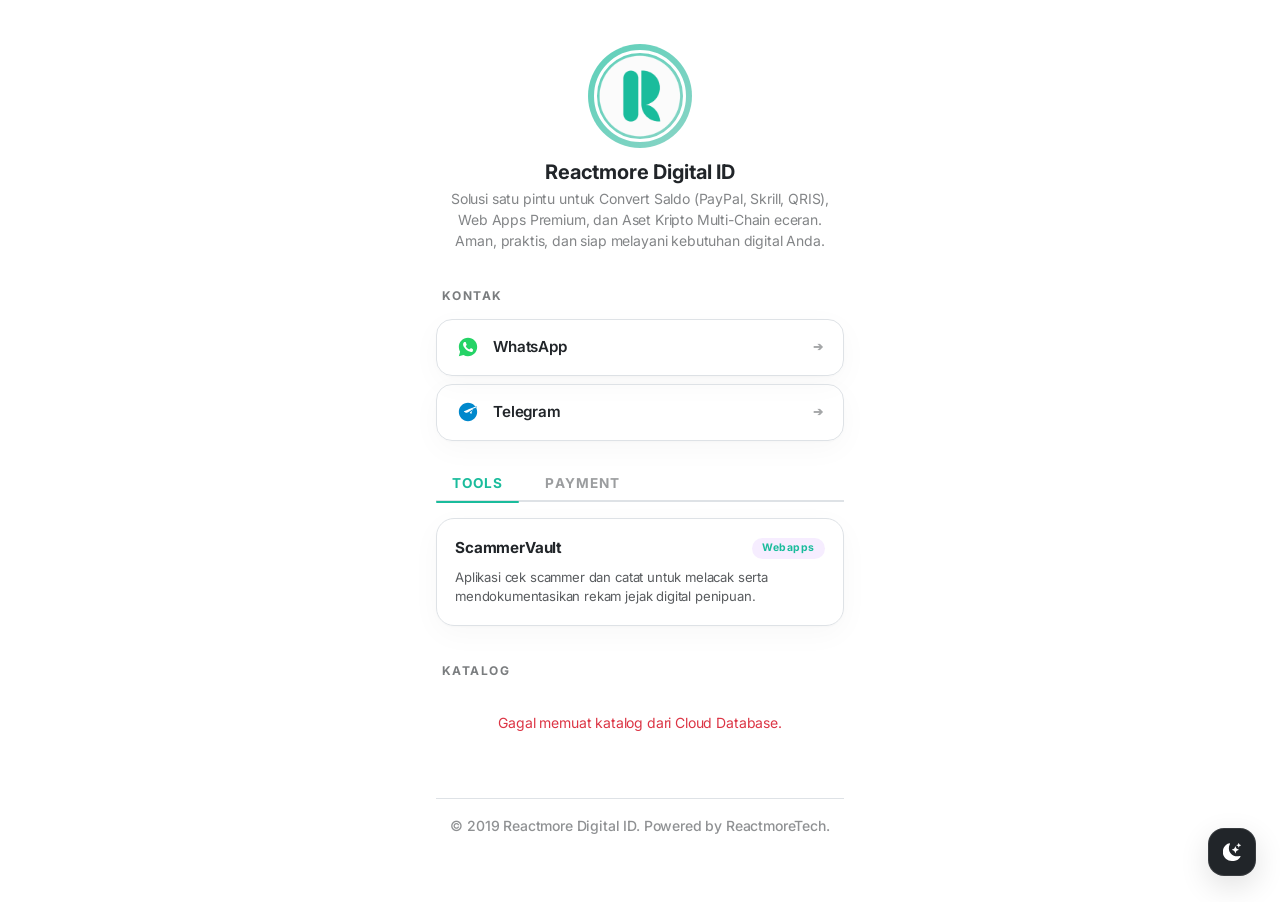
==== index.html @ b81bd4e1 "Enhance ScammerVault functionality with new report submission form and Google Drive integration; upd" ====
<!DOCTYPE html>
<html lang="id" data-bs-theme="light">

<head>
  <meta charset="UTF-8">
  <meta name="viewport" content="width=device-width, initial-scale=1.0">
  <title>Reactmore Digital ID | HOME</title>

  <link href="https://cdn.jsdelivr.net/npm/bootstrap@5.3.3/dist/css/bootstrap.min.css" rel="stylesheet">
  <link href="https://fonts.googleapis.com/css2?family=Inter:wght@400;500;600;700&display=swap" rel="stylesheet">
  <link href="assets/css/app.css?v=1.0.2" rel="stylesheet">
</head>

<body>
  <div id="fb-root"></div>
  <script async defer crossorigin="anonymous" src="https://connect.facebook.net/id_ID/sdk.js#xfbml=1&version=v17.0"></script>

  <div class="theme-switch-btn btn btn-dark" id="themeToggler">
    <svg id="themeIcon" xmlns="http://www.w3.org/2000/svg" width="18" height="18" fill="currentColor" viewBox="0 0 16 16"></svg>
  </div>

  <div class="wrapper-container">

    <div class="text-center mb-4">
      <div class="profile-img-wrapper" id="brandProfileTrigger" style="cursor: pointer;">
        <img src="assets/images/profile.png" alt="Profil Anda" class="profile-img rounded-circle">
      </div>
      <h1 class="h5 fw-bold mb-1 text-gradient">Reactmore Digital ID</h1>
      <p class="small text-muted px-2 opacity-75">Solusi satu pintu untuk Convert Saldo (PayPal, Skrill, QRIS), Web Apps Premium, dan Aset Kripto Multi-Chain eceran. Aman, praktis, dan siap melayani kebutuhan digital Anda.</p>
    </div>

    <div class="section-title">Kontak</div>
    <div class="d-flex flex-column gap-2 mb-4">
      <a href="https://wa.me/6285155092922" class="link-card" target="_blank">
        <svg viewBox="0 0 24 24" fill="none" xmlns="http://www.w3.org/2000/svg">
          <path fill-rule="evenodd" clip-rule="evenodd" d="M12.004 2C6.48 2 2 6.48 2 12.004c0 1.848.502 3.578 1.378 5.067L2 22l5.093-1.336A9.957 9.957 0 0012.004 22c5.523 0 10.004-4.48 10.004-10.004C22.008 6.48 17.527 2 12.004 2zm5.727 14.126c-.244.69-1.218 1.253-1.688 1.294-.47.04-1.054.195-3.32-.743-2.903-1.2-4.733-4.14-4.88-4.333-.146-.193-1.185-1.574-1.185-3.003 0-1.43.748-2.133 1.014-2.413.267-.28.583-.348.777-.348.195 0 .388.003.557.01.176.008.412-.066.643.491.24.577.818 1.996.889 2.14.07.145.118.313.02.507-.097.193-.146.313-.292.483-.145.17-.306.38-.437.51-.146.146-.3.305-.129.598.17.292.757 1.246 1.624 2.016.945.839 1.743 1.096 1.987 1.218.243.122.388.102.533-.066.145-.17.625-.727.794-.975.17-.247.339-.207.57-.122.23.085 1.464.69 1.714.815.25.125.417.186.478.292.06.105.06.61-.184 1.301z" fill="#25D366" />
        </svg>
        <span class="flex-grow-1">WhatsApp</span>
        <span class="arrow-icon">➔</span>
      </a>

      <a href="https://t.me/RDigitalStore" class="link-card" target="_blank">
        <svg viewBox="0 0 24 24" fill="none" xmlns="http://www.w3.org/2000/blank">
          <path fill-rule="evenodd" clip-rule="evenodd" d="M12 2C6.48 2 2 6.48 2 12s4.48 10 10 10 10-4.48 10-10S17.52 2 12 2zm4.64 6.8c-.12.82-.53 3.32-.74 4.46-.09.48-.27.64-.44.66-.37.03-.65-.25-.95-.45-.48-.31-.75-.5-.12-1.15.35-.35 3.12-2.87 3.18-3.13.01-.03.01-.15-.06-.21-.07-.06-.17-.04-.25-.02-.11.02-1.83 1.16-5.16 3.42-.49.34-.93.5-1.33.49-.44-.01-1.29-.25-1.92-.45-.77-.25-1.39-.39-1.34-.83.03-.23.35-.46.97-.71 3.8-1.65 6.34-2.74 7.61-3.26 3.61-1.48 4.36-1.74 4.85-1.75.11 0 .35.03.5.16.13.11.17.26.18.37 0 .08.01.24 0 .38z" fill="#0088cc" />
        </svg>
        <span class="flex-grow-1">Telegram</span>
        <span class="arrow-icon">➔</span>
      </a>
    </div>

    <div class="mt-4 mb-4">
      <ul class="nav nav-tabs custom-tabs mb-3" id="mainTab" role="tablist">
        <li class="nav-item" role="presentation">
          <button class="nav-link active" id="tools-tab" data-bs-toggle="tab" data-bs-target="#tools-pane" type="button" role="tab" aria-controls="tools-pane" aria-selected="true">Tools</button>
        </li>
        <li class="nav-item" role="presentation">
          <button class="nav-link" id="payment-tab" data-bs-toggle="tab" data-bs-target="#payment-pane" type="button" role="tab" aria-controls="payment-pane" aria-selected="false">Payment</button>
        </li>
      </ul>

      <div class="tab-content" id="mainTabContent">
        <div class="tab-pane fade show active" id="tools-pane" role="tabpanel" aria-labelledby="tools-tab" tabindex="0">
          <a href="https://moreid.github.io/scammervault/" class="webapp-card" target="_blank">
            <div class="d-flex justify-content-between align-items-center mb-2">
              <div class="fw-bold" style="font-size: 0.95rem; letter-spacing: -0.01em;">ScammerVault</div>
              <span class="badge webapp-badge rounded-pill">Webapps</span>
            </div>
            <div class="small opacity-75" style="line-height: 1.5; font-size: 0.82rem;">Aplikasi cek scammer dan catat untuk melacak serta mendokumentasikan rekam jejak digital penipuan.</div>
          </a>
        </div>

        <div class="tab-pane fade" id="payment-pane" role="tabpanel" aria-labelledby="payment-tab" tabindex="0">
          <div class="payment-box p-3">
            <div class="payment-subheader">Transfer Bank</div>
            <div class="bank-account-item d-flex justify-content-between align-items-center mb-3">
              <div>
                <span class="badge bg-secondary style-bank-badge">SEA BANK</span>
                <div class="small fw-bold mt-1" id="seabank_account">901324543940</div>
                <div class="text-muted text-holder">a.n. Andry Setyoso</div>
              </div>
              <button class="btn btn-sm btn-light copy-btn js-btn-copy-bank" data-copy-target="seabank_account">Copy</button>
            </div>

            <div class="bank-account-item d-flex justify-content-between align-items-center mb-1">
              <div>
                <span class="badge bg-secondary style-bank-badge">ALLO BANK</span>
                <div class="small fw-bold mt-1" id="allobank_account">085155092922</div>
                <div class="text-muted text-holder">a.n. Andry Setyoso</div>
              </div>
              <button class="btn btn-sm btn-light copy-btn js-btn-copy-bank" data-copy-target="allobank_account">Copy</button>
            </div>

            <hr class="opacity-10 my-3">
            <div class="payment-subheader">QRIS (Scan & Copy)</div>

            <div class="bank-account-item d-flex justify-content-between align-items-center mb-3">
              <div>
                <div class="small fw-bold">QRIS | Morepay Store</div>
                <div class="text-muted text-holder">Maksimal Transfer 999.999 (Bebas Biaya MDR)</div>
              </div>
              <div class="d-flex gap-1">
                <button class="btn btn-sm btn-light copy-btn js-btn-view-qris" data-bs-toggle="modal" data-bs-target="#dynamicQrisModal" data-qris-title="QRIS | Morepay Store" data-qris-src="assets/images/payments/QRIS_MOREPAY_STORE.png" data-qris-desc="Maksimal Transfer 999.999 (Bebas Biaya MDR)">View</button>
                <button class="btn btn-sm btn-light copy-btn js-btn-copy-qris" data-qris-src="assets/images/payments/QRIS_MOREPAY_STORE.png">Copy</button>
              </div>
            </div>

            <div class="bank-account-item d-flex justify-content-between align-items-center mb-3">
              <div>
                <div class="small fw-bold">QRIS | Reactmore Digital Corner</div>
                <div class="text-muted text-holder">Maksimal Transfer 499.999 (Bebas Biaya MDR)</div>
              </div>
              <div class="d-flex gap-1">
                <button class="btn btn-sm btn-light copy-btn js-btn-view-qris" data-bs-toggle="modal" data-bs-target="#dynamicQrisModal" data-qris-title="QRIS | Reactmore Digital Corner" data-qris-src="assets/images/payments/QRIS_DIGITAL_CORNER.png" data-qris-desc="Maksimal Transfer 499.999 (Bebas Biaya MDR)">View</button>
                <button class="btn btn-sm btn-light copy-btn js-btn-copy-qris" data-qris-src="assets/images/payments/QRIS_DIGITAL_CORNER.png">Copy</button>
              </div>
            </div>

            <div class="bank-account-item d-flex justify-content-between align-items-center">
              <div>
                <div class="small fw-bold">QRIS | DANA ONLY</div>
                <div class="text-muted text-holder">Khusus DANA / DANA Non-Premium / BCA</div>
              </div>
              <div class="d-flex gap-1">
                <button class="btn btn-sm btn-light copy-btn js-btn-view-qris" data-bs-toggle="modal" data-bs-target="#dynamicQrisModal" data-qris-title="QRIS | DANA ONLY" data-qris-src="assets/images/payments/QRIS_REACTMORE_DIGITAL_STORE.png" data-qris-desc="Khusus DANA / DANA Non-Premium / BCA">View</button>
                <button class="btn btn-sm btn-light copy-btn js-btn-copy-qris" data-qris-src="assets/images/payments/QRIS_REACTMORE_DIGITAL_STORE.png">Copy</button>
              </div>
            </div>
          </div>
        </div>
      </div>
    </div>

    <div class="section-title">Katalog</div>
    <div class="row g-2 mb-4" id="catalogContainer">
      <div class="col-12 text-center py-4">
        <div class="spinner-border text-success spinner-border-sm" role="status"></div>
        <span class="small text-muted ms-2">Memuat katalog...</span>
      </div>
    </div>

    <footer class="text-center mt-5 py-3 border-top border-translucent">
      <div class="small opacity-50 fw-medium" id="footerCopyrightText">
        © 2019 Reactmore Digital ID. Powered by ReactmoreTech.
      </div>

      <div id="adminPanelContainer" class="mt-2 d-none">
        <span class="badge bg-danger">Panel Admin Aktif</span>
      </div>

      <div id="logoutContainer" class="mt-2 d-none">
        <button class="btn btn-xs btn-link text-danger text-decoration-none p-0 fw-bold" style="font-size: 0.78rem;" id="logoutBtn">
          ➔ Keluar Sistem (Logout)
        </button>
      </div>
    </footer>

  </div>

  <div class="modal fade" id="dynamicQrisModal" tabindex="-1" aria-hidden="true">
    <div class="modal-dialog modal-dialog-centered modal-sm px-4">
      <div class="modal-content border-0 shadow">
        <div class="modal-header border-0 pb-0">
          <h6 class="modal-title fw-bold" id="dynamicModalTitle">---</h6>
          <button type="button" class="btn-close" data-bs-dismiss="modal" aria-label="Close"></button>
        </div>
        <div class="modal-body text-center">
          <img src="" alt="QRIS" id="dynamicModalImg" class="img-fluid rounded-3 border d-none">
          <div id="modalLoader" class="spinner-border text-success my-3" role="status"></div>
          <div class="small text-muted mt-2" id="dynamicModalDesc">---</div>
        </div>
      </div>
    </div>
  </div>

  <div class="modal fade" id="orderFormModal" tabindex="-1" aria-hidden="true">
    <div class="modal-dialog modal-dialog-centered modal-sm px-4">
      <div class="modal-content border-0 shadow">
        <div class="modal-header border-0 pb-0">
          <h6 class="modal-title fw-bold">Form Pemesanan</h6>
          <button type="button" class="btn-close" data-bs-dismiss="modal" aria-label="Close"></button>
        </div>
        <div class="modal-body">
          <form id="dynamicOrderForm">
            <div class="mb-3">
              <label class="form-label small fw-bold">Item Pembelian</label>
              <select class="form-select form-select-sm" id="formProductSelect" required></select>
            </div>
            <div id="dynamicFieldsContainer"></div>
            <button type="submit" class="btn cta-button w-100 mt-2">ORDER</button>
          </form>
        </div>
      </div>
    </div>
  </div>

  <div class="modal fade" id="authModal" tabindex="-1" aria-hidden="true">
    <div class="modal-dialog modal-dialog-centered modal-sm px-3">
      <div class="modal-content border-0 shadow-lg" style="border-radius: 20px;">
        <div class="modal-body p-4">

          <div class="text-center mb-3">
            <h5 class="fw-bold text-gradient mb-1" id="authModalTitle">Internal Log</h5>
            <p class="small text-muted mb-0" id="authModalSub">Otentikasi khusus manajemen sistem</p>
          </div>

          <form id="loginForm">
            <div class="mb-2">
              <input type="email" class="form-control form-control-sm rounded-3" id="loginEmail" placeholder="Email Terdaftar" required>
            </div>
            <div class="mb-3">
              <input type="password" class="form-control form-control-sm rounded-3" id="loginPassword" placeholder="Sandi Akses" required>
            </div>
            <button type="submit" class="btn cta-button w-100 btn-sm rounded-3">MASUK</button>
            <div class="text-center mt-3">
              <span class="small text-muted">Butuh akses? <a href="#" id="switchToRegister" class="text-success fw-bold text-decoration-none">Daftar Akun</a></span>
            </div>
          </form>

          <form id="registerForm" class="d-none">
            <div class="mb-2">
              <input type="text" class="form-control form-control-sm rounded-3" id="regUsername" placeholder="Username Baru" required>
            </div>
            <div class="mb-2">
              <input type="email" class="form-control form-control-sm rounded-3" id="regEmail" placeholder="Email Aktif" required>
            </div>
            <div class="mb-3">
              <input type="password" class="form-control form-control-sm rounded-3" id="regPassword" placeholder="Password Baru" required>
            </div>
            <button type="submit" class="btn btn-success w-100 btn-sm rounded-3" style="background-color: #1abc9c; border:none;">DAFTAR</button>
            <div class="text-center mt-3">
              <span class="small text-muted">Sudah ada akun? <a href="#" id="switchToLogin" class="text-success fw-bold text-decoration-none">Kembali Login</a></span>
            </div>
          </form>

        </div>
      </div>
    </div>
  </div>

  <script src="https://cdn.jsdelivr.net/npm/bootstrap@5.3.3/dist/js/bootstrap.bundle.min.js"></script>
  <script src="assets/js/app.js?v=1.1.1"></script>
</body>

</html>
---- assets/css/app.css ----
/* --- CUSTOM VARIABLE & RESET --- */
:root {
    --glass-blur: 8px;
    --transition-speed: 0.25s;

    /* Light Elegant Theme (Soft Glassy Look) */
    --profile-glow: rgba(99, 102, 241, 0.15);
    --card-shadow: 0 8px 30px rgba(0, 0, 0, 0.03), 0 1px 2px rgba(0, 0, 0, 0.02);
    --card-shadow-hover: 0 14px 40px rgba(99, 102, 241, 0.08);
}

[data-bs-theme="dark"] {
    /* Dark Premium Theme (Deep Slate Tech) */
    --profile-glow: rgba(129, 140, 248, 0.2);
    --card-shadow: 0 8px 30px rgba(0, 0, 0, 0.25), 0 1px 2px rgba(0, 0, 0, 0.2);
    --card-shadow-hover: 0 14px 40px rgba(129, 140, 248, 0.12);
}

body {
    font-family: 'Inter', sans-serif;
    background-color: var(--bs-body-bg);
    color: var(--bs-body-color);
    transition: background-color 0.4s ease, color 0.4s ease;
    -webkit-tap-highlight-color: transparent;
    letter-spacing: -0.01em;
}

/* Container Wrapper */
.wrapper-container {
    width: 100%;
    max-width: 440px;
    /* Sedikit diperkecil agar visual mobile lebih padat & elegan */
    margin: 0 auto;
    padding: 50px 16px;
}

/* Profile Section */
.profile-img-wrapper {
    position: relative;
    display: inline-block;
    margin-bottom: 18px;
}

.profile-img-wrapper::after {
    content: '';
    position: absolute;
    inset: -6px;
    border-radius: 50%;
    background: linear-gradient(135deg, #1abc9c, #56c2ad);
    z-index: -1;
    opacity: 0.7;
}

.profile-img {
    width: 92px;
    height: 92px;
    object-fit: cover;
    border: 3px solid var(--bs-body-bg);
}

/* Section Title */
.section-title {
    font-size: 0.75rem;
    text-transform: uppercase;
    letter-spacing: 0.12em;
    color: var(--bs-secondary-color);
    margin: 36px 0 14px 6px;
    font-weight: 700;
    opacity: 0.8;
}

/* --- ELEGAN LINK CARD (KONTAK) --- */
.link-card {
    display: flex;
    align-items: center;
    padding: 16px 20px;
    border-radius: 16px;
    text-decoration: none;
    color: var(--bs-body-color);
    font-weight: 600;
    font-size: 0.95rem;
    border: 1px solid var(--bs-border-color);
    background-color: var(--bs-body-tertiary-bg);
    box-shadow: var(--card-shadow);
    transition: all var(--transition-speed) cubic-bezier(0.4, 0, 0.2, 1);
}

.link-card:hover {
    transform: translateY(-3px);
    background-color: var(--bs-body-bg);
    border-color: #1abc9c;
    box-shadow: var(--card-shadow-hover);
    color: var(--bs-body-color);
}

.link-card svg {
    width: 22px;
    height: 22px;
    margin-right: 14px;
    flex-shrink: 0;
}

.link-card .arrow-icon {
    font-size: 0.75rem;
    transition: transform var(--transition-speed);
    opacity: 0.4;
}

.link-card:hover .arrow-icon {
    transform: translateX(3px);
    opacity: 1;
    color: #1abc9c;
}

/* --- ELEGAN PRODUCT GRID (2 KOLOM) --- */
.product-card {
    border-radius: 18px;
    border: 1px solid var(--bs-border-color);
    background-color: var(--bs-body-tertiary-bg);
    overflow: hidden;
    display: flex;
    flex-direction: column;
    height: 100%;
    box-shadow: var(--card-shadow);
    transition: all var(--transition-speed) cubic-bezier(0.4, 0, 0.2, 1);
}

.product-card:hover {
    transform: translateY(-4px);
    border-color: var(--bs-border-color-translucent);
    box-shadow: var(--card-shadow-hover);
}

.product-img {
    width: 100%;
    height: 125px;
    object-fit: cover;
    transition: transform 0.5s ease;
}

.product-card:hover .product-img {
    transform: scale(1.04);
}

.product-title {
    font-size: 0.85rem;
    font-weight: 600;
    line-height: 1.4;
    color: var(--bs-heading-color);
    display: -webkit-box;
    -webkit-line-clamp: 2;
    -webkit-box-orient: vertical;
    overflow: hidden;
    height: 2.8em;
}

.product-price {
    font-size: 0.95rem;
    font-weight: 700;
    background: linear-gradient(135deg, #1abc9c, #56c2ad);
    -webkit-background-clip: text;
    -webkit-text-fill-color: transparent;
}

.cta-button {
    font-size: 0.75rem;
    font-weight: 600;
    padding: 10px;
    border-radius: 12px;
    border: none;
    background: var(--bs-text-color);
    color: var(--bs-btn-active-color);
    transition: background 0.2s;
}

.cta-button:hover {
    background: #1abc9c;
    color: #ffffff;
}

/* --- ELEGAN WEBAPPS CARD --- */
.webapp-card {
    background-color: var(--bs-body-tertiary-bg);
    border-radius: 18px;
    border: 1px solid var(--bs-border-color);
    padding: 18px;
    text-decoration: none;
    color: var(--bs-body-color);
    display: block;
    box-shadow: var(--card-shadow);
    transition: all var(--transition-speed) cubic-bezier(0.4, 0, 0.2, 1);
}

.webapp-card:hover {
    transform: translateY(-3px);
    border-color: #1abc9c;
    box-shadow: var(--card-shadow-hover);
    color: var(--bs-body-color);
}

.webapp-badge {
    font-size: 0.65rem;
    font-weight: 700;
    letter-spacing: 0.05em;
    padding: 5px 10px;
    background: rgba(168, 85, 247, 0.1) !important;
    color: #1abc9c !important;
}

/* --- FLOATING THEME SWITCHER --- */
.theme-switch-btn {
    position: fixed;
    bottom: 24px;
    right: 24px;
    z-index: 1050;
    width: 48px;
    height: 48px;
    border-radius: 16px;
    /* Desain kotak melengkung (squircle) modern */
    display: flex;
    align-items: center;
    justify-content: center;
    box-shadow: 0 10px 30px rgba(0, 0, 0, 0.12);
    backdrop-filter: blur(var(--glass-blur));
    -webkit-backdrop-filter: blur(var(--glass-blur));
    border: 1px solid rgba(255, 255, 255, 0.1);
    cursor: pointer;
    transition: transform 0.2s ease, background-color 0.3s;
}

.theme-switch-btn:hover {
    transform: scale(1.08);
}

/* --- AMAN & CLEAN PAYMENT COMPONENT --- */
.payment-box {
    background-color: var(--bs-body-tertiary-bg) !important;
    border: 1px solid var(--bs-border-color) !important;
    border-radius: 18px;
    box-shadow: var(--card-shadow);
}

.payment-badge {
    background: var(--bs-body-bg);
    border: 1px solid var(--bs-border-color);
    color: var(--bs-body-color);
    font-size: 0.75rem;
    font-weight: 600;
    padding: 8px;
    border-radius: 10px;
    transition: all var(--transition-speed);
}

.payment-badge:hover {
    border-color: #1abc9c;
    color: #1abc9c;
    background: var(--bs-body-bg);
}

/* --- CUSTOM TAB SYSTEM (CLEAN & MODERN) --- */
.custom-tabs {
    border-bottom: 2px solid var(--bs-border-color);
    gap: 10px;
}

.custom-tabs .nav-link {
    border: none !important;
    color: var(--bs-secondary-color);
    font-weight: 700;
    font-size: 0.85rem;
    text-transform: uppercase;
    letter-spacing: 0.08em;
    padding: 8px 16px;
    background: transparent !important;
    opacity: 0.6;
    transition: opacity var(--transition-speed), color var(--transition-speed);
}

.custom-tabs .nav-link:hover {
    opacity: 1;
    color: #1abc9c;
}

.custom-tabs .nav-link.active {
    color: #1abc9c !important;
    opacity: 1;
    position: relative;
}

/* Garis bawah penanda tab aktif */
.custom-tabs .nav-link.active::after {
    content: '';
    position: absolute;
    bottom: -2px;
    left: 0;
    right: 0;
    height: 2px;
    background-color: #1abc9c;
    border-radius: 2px;
}

/* Detail Komponen Payment Dalam Tab */
.payment-box {
    background-color: var(--bs-body-tertiary-bg);
    border: 1px solid var(--bs-border-color);
    border-radius: 18px;
    box-shadow: var(--card-shadow);
}

.payment-subheader {
    font-size: 0.7rem;
    text-transform: uppercase;
    letter-spacing: 0.05em;
    color: var(--bs-secondary-color);
    font-weight: 700;
    margin-bottom: 12px;
    opacity: 0.7;
}

.style-bank-badge {
    font-size: 0.6rem;
    padding: 4px 6px;
    letter-spacing: 0.02em;
}

.text-holder {
    font-size: 0.7rem;
    margin-top: 2px;
}

.copy-btn {
    font-size: 0.7rem;
    font-weight: 600;
    padding: 5px 12px;
    border-radius: 8px;
    border: 1px solid var(--bs-border-color);
    background-color: var(--bs-body-bg);
    color: var(--bs-body-color);
    transition: all 0.2s ease;
}

.copy-btn:hover {
    background-color: #1abc9c;
    color: #ffffff;
    border-color: #1abc9c;
}

/* Modal Dark-Mode Harmony */
.modal-content {
    background-color: var(--bs-body-bg);
    color: var(--bs-body-color);
}
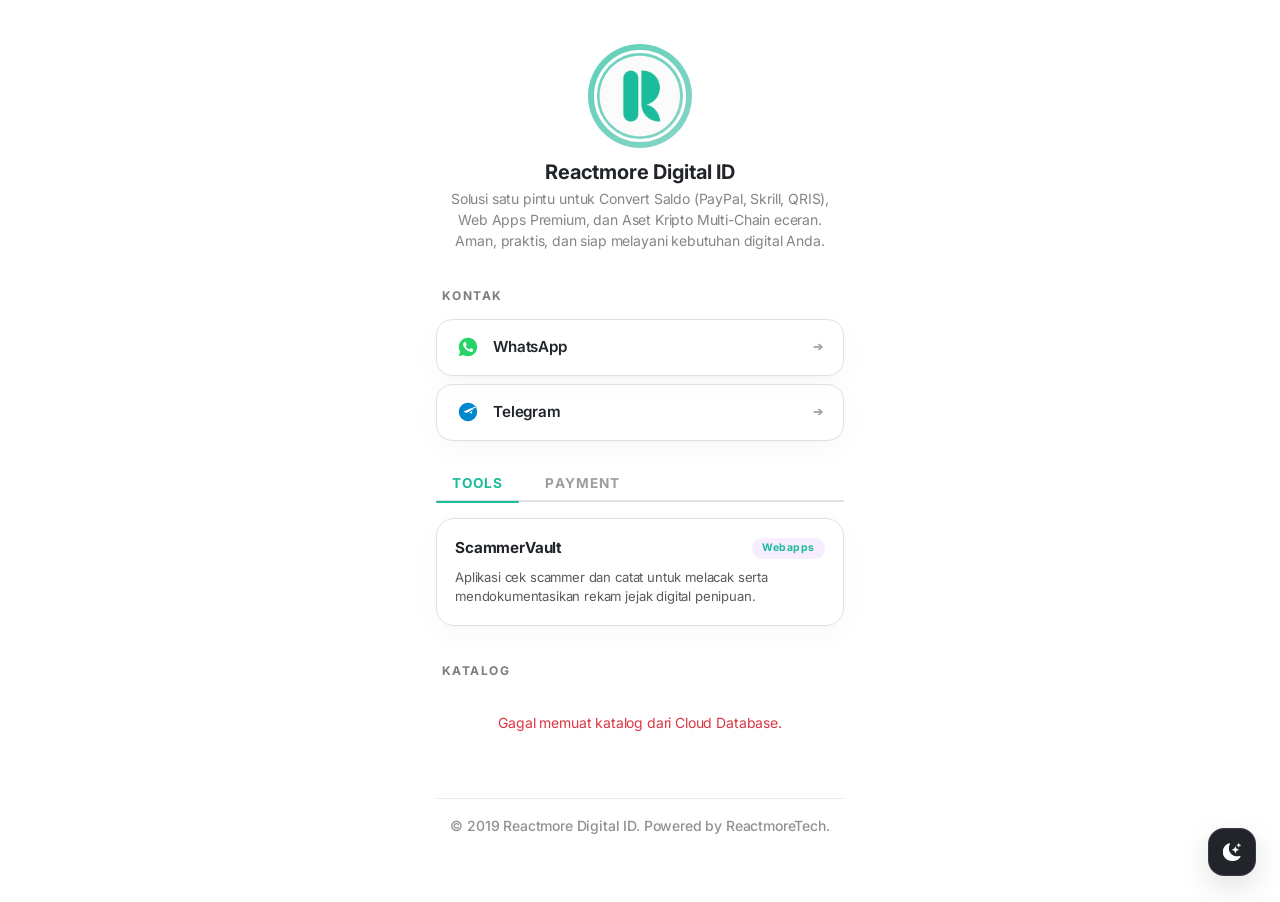
==== commit 04bb3525: "Update app.css version to 1.0.3; enhance dark mode styles and improve report submission form functio" ====
--- a/index.html
+++ b/index.html
@@ -8,13 +8,10 @@
 
   <link href="https://cdn.jsdelivr.net/npm/bootstrap@5.3.3/dist/css/bootstrap.min.css" rel="stylesheet">
   <link href="https://fonts.googleapis.com/css2?family=Inter:wght@400;500;600;700&display=swap" rel="stylesheet">
-  <link href="assets/css/app.css?v=1.0.2" rel="stylesheet">
+  <link href="assets/css/app.css?v=1.0.3" rel="stylesheet">
 </head>
 
 <body>
-  <div id="fb-root"></div>
-  <script async defer crossorigin="anonymous" src="https://connect.facebook.net/id_ID/sdk.js#xfbml=1&version=v17.0"></script>
-
   <div class="theme-switch-btn btn btn-dark" id="themeToggler">
     <svg id="themeIcon" xmlns="http://www.w3.org/2000/svg" width="18" height="18" fill="currentColor" viewBox="0 0 16 16"></svg>
   </div>
@@ -60,7 +57,7 @@
 
       <div class="tab-content" id="mainTabContent">
         <div class="tab-pane fade show active" id="tools-pane" role="tabpanel" aria-labelledby="tools-tab" tabindex="0">
-          <a href="https://moreid.github.io/scammervault/" class="webapp-card" target="_blank">
+          <a href="/scammervault.html" class="webapp-card" target="_blank">
             <div class="d-flex justify-content-between align-items-center mb-2">
               <div class="fw-bold" style="font-size: 0.95rem; letter-spacing: -0.01em;">ScammerVault</div>
               <span class="badge webapp-badge rounded-pill">Webapps</span>
@@ -238,6 +235,8 @@
   </div>
 
   <script src="https://cdn.jsdelivr.net/npm/bootstrap@5.3.3/dist/js/bootstrap.bundle.min.js"></script>
+  <script src="assets/js/SheetDBClient.js?v=1.0.0"></script>
+  <script src="assets/js/theme.js?v=1.0.0"></script>
   <script src="assets/js/app.js?v=1.1.1"></script>
 </body>
 
--- a/assets/css/app.css
+++ b/assets/css/app.css
@@ -7,13 +7,34 @@
     --profile-glow: rgba(99, 102, 241, 0.15);
     --card-shadow: 0 8px 30px rgba(0, 0, 0, 0.03), 0 1px 2px rgba(0, 0, 0, 0.02);
     --card-shadow-hover: 0 14px 40px rgba(99, 102, 241, 0.08);
-}
+    --bs-body-color: #212529
+}
+
+
+
+
 
 [data-bs-theme="dark"] {
     /* Dark Premium Theme (Deep Slate Tech) */
     --profile-glow: rgba(129, 140, 248, 0.2);
     --card-shadow: 0 8px 30px rgba(0, 0, 0, 0.25), 0 1px 2px rgba(0, 0, 0, 0.2);
     --card-shadow-hover: 0 14px 40px rgba(129, 140, 248, 0.12);
+    --bs-body-color: #dee2e6;
+    /* Warna teks default dark mode */
+}
+
+/* Hindari penggunaan class 'text-dark' di dark mode, ganti dengan class Bootstrap yang dinamis */
+[data-bs-theme="dark"] .text-dark {
+    color: #ffffff !important;
+}
+
+[data-bs-theme="dark"] .border-translucent {
+    border-color: rgba(255, 255, 255, 0.12) !important;
+}
+
+[data-bs-theme="dark"] .bg-light {
+    background-color: var(--bs-dependency-bg, #2b3035) !important;
+    color: #fff;
 }
 
 body {
@@ -23,6 +44,10 @@
     transition: background-color 0.4s ease, color 0.4s ease;
     -webkit-tap-highlight-color: transparent;
     letter-spacing: -0.01em;
+}
+
+.border-translucent {
+    border-color: rgba(0, 0, 0, 0.08) !important;
 }
 
 /* Container Wrapper */
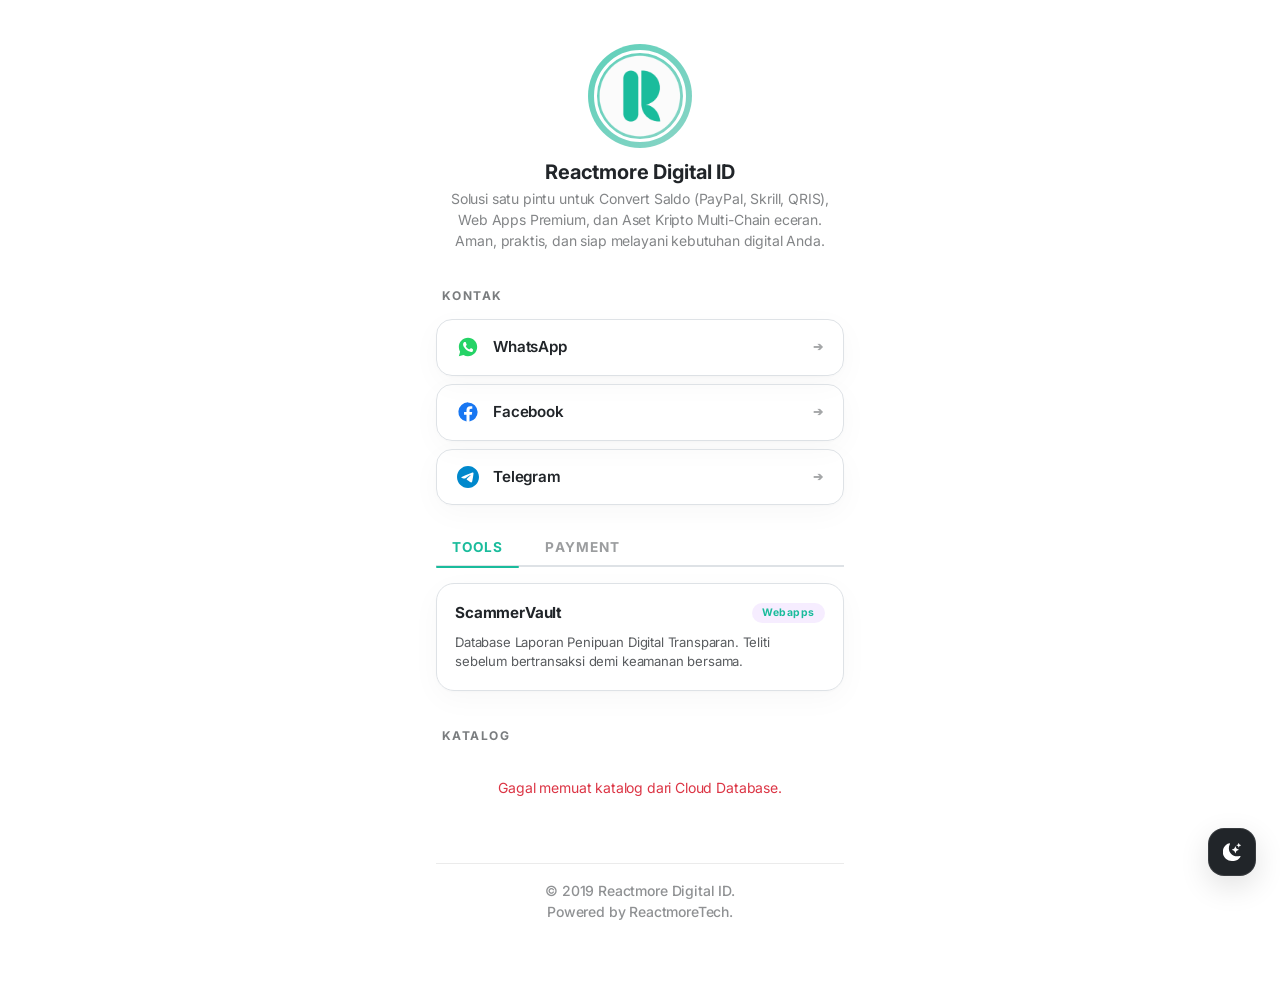
==== commit cf35f1aa: "Enhance ScammerVault UI; add social media icons with SVG masks, update contact modal, and improve lo" ====
--- a/index.html
+++ b/index.html
@@ -4,11 +4,23 @@
 <head>
   <meta charset="UTF-8">
   <meta name="viewport" content="width=device-width, initial-scale=1.0">
-  <title>Reactmore Digital ID | HOME</title>
+  <title>Reactmore Digital ID | Solusi satu pintu untuk Convert Saldo (PayPal, Skrill, QRIS), Web Apps Premium, dan Aset Kripto Multi-Chain eceran. Aman, praktis, dan siap melayani kebutuhan digital Anda.</title>
+
+  <meta name="description" content="Reactmore Digital ID - Solusi satu pintu untuk Convert Saldo (PayPal, Skrill, QRIS), Web Apps Premium, dan Aset Kripto Multi-Chain eceran. Aman, praktis, dan siap melayani kebutuhan digital Anda.">
+  <meta name="author" content="Reactmore Digital ID">
+  <meta name="keywords" content="Reactmore Digital ID, Reactmore">
+
+  <meta property="og:title" content="Reactmore Digital ID | Home">
+  <meta property="og:description" content="Solusi satu pintu untuk Convert Saldo (PayPal, Skrill, QRIS), Web Apps Premium, dan Aset Kripto Multi-Chain eceran. Aman, praktis, dan siap melayani kebutuhan digital Anda.">
+  <meta property="og:type" content="website">
+  <meta property="og:url" content="https://moreid.github.io/">
+  <meta property="og:image" content="https://moreid.github.io/assets/images/og-image.png">
+  <link rel="icon" type="image/png" href="/assets/images/favicon.ico">
+  <link rel="apple-touch-icon" href="/assets/images/profile.png">
 
   <link href="https://cdn.jsdelivr.net/npm/bootstrap@5.3.3/dist/css/bootstrap.min.css" rel="stylesheet">
   <link href="https://fonts.googleapis.com/css2?family=Inter:wght@400;500;600;700&display=swap" rel="stylesheet">
-  <link href="assets/css/app.css?v=1.0.3" rel="stylesheet">
+  <link href="assets/css/app.css?v=1.0.5" rel="stylesheet">
 </head>
 
 <body>
@@ -29,17 +41,19 @@
     <div class="section-title">Kontak</div>
     <div class="d-flex flex-column gap-2 mb-4">
       <a href="https://wa.me/6285155092922" class="link-card" target="_blank">
-        <svg viewBox="0 0 24 24" fill="none" xmlns="http://www.w3.org/2000/svg">
-          <path fill-rule="evenodd" clip-rule="evenodd" d="M12.004 2C6.48 2 2 6.48 2 12.004c0 1.848.502 3.578 1.378 5.067L2 22l5.093-1.336A9.957 9.957 0 0012.004 22c5.523 0 10.004-4.48 10.004-10.004C22.008 6.48 17.527 2 12.004 2zm5.727 14.126c-.244.69-1.218 1.253-1.688 1.294-.47.04-1.054.195-3.32-.743-2.903-1.2-4.733-4.14-4.88-4.333-.146-.193-1.185-1.574-1.185-3.003 0-1.43.748-2.133 1.014-2.413.267-.28.583-.348.777-.348.195 0 .388.003.557.01.176.008.412-.066.643.491.24.577.818 1.996.889 2.14.07.145.118.313.02.507-.097.193-.146.313-.292.483-.145.17-.306.38-.437.51-.146.146-.3.305-.129.598.17.292.757 1.246 1.624 2.016.945.839 1.743 1.096 1.987 1.218.243.122.388.102.533-.066.145-.17.625-.727.794-.975.17-.247.339-.207.57-.122.23.085 1.464.69 1.714.815.25.125.417.186.478.292.06.105.06.61-.184 1.301z" fill="#25D366" />
-        </svg>
+        <span class="icon-medsos icon-whatsapp"></span>
         <span class="flex-grow-1">WhatsApp</span>
         <span class="arrow-icon">➔</span>
       </a>
 
+      <a href="https://www.facebook.com/andrysetyoso.san" class="link-card" target="_blank">
+        <span class="icon-medsos icon-facebook"></span>
+        <span class="flex-grow-1">Facebook</span>
+        <span class="arrow-icon">➔</span>
+      </a>
+
       <a href="https://t.me/RDigitalStore" class="link-card" target="_blank">
-        <svg viewBox="0 0 24 24" fill="none" xmlns="http://www.w3.org/2000/blank">
-          <path fill-rule="evenodd" clip-rule="evenodd" d="M12 2C6.48 2 2 6.48 2 12s4.48 10 10 10 10-4.48 10-10S17.52 2 12 2zm4.64 6.8c-.12.82-.53 3.32-.74 4.46-.09.48-.27.64-.44.66-.37.03-.65-.25-.95-.45-.48-.31-.75-.5-.12-1.15.35-.35 3.12-2.87 3.18-3.13.01-.03.01-.15-.06-.21-.07-.06-.17-.04-.25-.02-.11.02-1.83 1.16-5.16 3.42-.49.34-.93.5-1.33.49-.44-.01-1.29-.25-1.92-.45-.77-.25-1.39-.39-1.34-.83.03-.23.35-.46.97-.71 3.8-1.65 6.34-2.74 7.61-3.26 3.61-1.48 4.36-1.74 4.85-1.75.11 0 .35.03.5.16.13.11.17.26.18.37 0 .08.01.24 0 .38z" fill="#0088cc" />
-        </svg>
+        <span class="icon-medsos icon-telegram"></span>
         <span class="flex-grow-1">Telegram</span>
         <span class="arrow-icon">➔</span>
       </a>
@@ -57,12 +71,12 @@
 
       <div class="tab-content" id="mainTabContent">
         <div class="tab-pane fade show active" id="tools-pane" role="tabpanel" aria-labelledby="tools-tab" tabindex="0">
-          <a href="/scammervault.html" class="webapp-card" target="_blank">
+          <a href="/scammervault" class="webapp-card" target="_blank">
             <div class="d-flex justify-content-between align-items-center mb-2">
               <div class="fw-bold" style="font-size: 0.95rem; letter-spacing: -0.01em;">ScammerVault</div>
               <span class="badge webapp-badge rounded-pill">Webapps</span>
             </div>
-            <div class="small opacity-75" style="line-height: 1.5; font-size: 0.82rem;">Aplikasi cek scammer dan catat untuk melacak serta mendokumentasikan rekam jejak digital penipuan.</div>
+            <div class="small opacity-75" style="line-height: 1.5; font-size: 0.82rem;">Database Laporan Penipuan Digital Transparan. Teliti sebelum bertransaksi demi keamanan bersama.</div>
           </a>
         </div>
 
@@ -137,7 +151,7 @@
 
     <footer class="text-center mt-5 py-3 border-top border-translucent">
       <div class="small opacity-50 fw-medium" id="footerCopyrightText">
-        © 2019 Reactmore Digital ID. Powered by ReactmoreTech.
+        © 2019 Reactmore Digital ID.</br>Powered by ReactmoreTech.
       </div>
 
       <div id="adminPanelContainer" class="mt-2 d-none">
@@ -207,7 +221,7 @@
             <div class="mb-3">
               <input type="password" class="form-control form-control-sm rounded-3" id="loginPassword" placeholder="Sandi Akses" required>
             </div>
-            <button type="submit" class="btn cta-button w-100 btn-sm rounded-3">MASUK</button>
+            <button type="submit" class="btn w-100 btn-sm rounded-3" style="background-color: #1abc9c; border:none;">MASUK</button>
             <div class="text-center mt-3">
               <span class="small text-muted">Butuh akses? <a href="#" id="switchToRegister" class="text-success fw-bold text-decoration-none">Daftar Akun</a></span>
             </div>
@@ -223,7 +237,7 @@
             <div class="mb-3">
               <input type="password" class="form-control form-control-sm rounded-3" id="regPassword" placeholder="Password Baru" required>
             </div>
-            <button type="submit" class="btn btn-success w-100 btn-sm rounded-3" style="background-color: #1abc9c; border:none;">DAFTAR</button>
+            <button type="submit" class="btn btn-success w-100 btn-sm rounded-3 fw-bold py-2" style="background-color: #1abc9c; border:none;">DAFTAR</button>
             <div class="text-center mt-3">
               <span class="small text-muted">Sudah ada akun? <a href="#" id="switchToLogin" class="text-success fw-bold text-decoration-none">Kembali Login</a></span>
             </div>
@@ -237,7 +251,7 @@
   <script src="https://cdn.jsdelivr.net/npm/bootstrap@5.3.3/dist/js/bootstrap.bundle.min.js"></script>
   <script src="assets/js/SheetDBClient.js?v=1.0.0"></script>
   <script src="assets/js/theme.js?v=1.0.0"></script>
-  <script src="assets/js/app.js?v=1.1.1"></script>
+  <script src="assets/js/app.js?v=1.1.2"></script>
 </body>
 
 </html>
--- a/assets/css/app.css
+++ b/assets/css/app.css
@@ -7,12 +7,15 @@
     --profile-glow: rgba(99, 102, 241, 0.15);
     --card-shadow: 0 8px 30px rgba(0, 0, 0, 0.03), 0 1px 2px rgba(0, 0, 0, 0.02);
     --card-shadow-hover: 0 14px 40px rgba(99, 102, 241, 0.08);
-    --bs-body-color: #212529
-}
-
-
-
-
+    --bs-body-color: #212529;
+    /* Data URI SVG Vector Paths */
+    --svg-whatsapp: url("data:image/svg+xml,%3Csvg viewBox='0 0 24 24' fill='none' xmlns='http://www.w3.org/2000/svg'%3E%3Cpath fill-rule='evenodd' clip-rule='evenodd' d='M12.004 2C6.48 2 2 6.48 2 12.004c0 1.848.502 3.578 1.378 5.067L2 22l5.093-1.336A9.957 9.957 0 0012.004 22c5.523 0 10.004-4.48 10.004-10.004C22.008 6.48 17.527 2 12.004 2zm5.727 14.126c-.244.69-1.218 1.253-1.688 1.294-.47.04-1.054.195-3.32-.743-2.903-1.2-4.733-4.14-4.88-4.333-.146-.193-1.185-1.574-1.185-3.003 0-1.43.748-2.133 1.014-2.413.267-.28.583-.348.777-.348.195 0 .388.003.557.01.176.008.412-.066.643.491.24.577.818 1.996.889 2.14.07.145.118.313.02.507-.097.193-.146.313-.292.483-.145.17-.306.38-.437.51-.146.146-.3.305-.129.598.17.292.757 1.246 1.624 2.016.945.839 1.743 1.096 1.987 1.218.243.122.388.102.533-.066.145-.17.625-.727.794-.975.17-.247.339-.207.57-.122.23.085 1.464.69 1.714.815.25.125.417.186.478.292.06.105.06.61-.184 1.301z' fill='%2325D366'/%3E%3C/svg%3E");
+    --svg-telegram: url("data:image/svg+xml,%3Csvg fill='%2324a1de' viewBox='0 0 20 20' xmlns='http://www.w3.org/2000/svg'%3E%3Cpath d='M10 0c5.523 0 10 4.477 10 10s-4.477 10-10 10S0 15.523 0 10 4.477 0 10 0m4.442 6c-.381.007-.966.207-3.779 1.362a485 485 0 0 0-5.907 2.512q-.72.283-.753.553c-.044.346.46.453 1.094.657.517.166 1.213.36 1.575.368q.492.01 1.098-.4 4.139-2.76 4.273-2.789c.063-.014.15-.032.21.02.059.052.053.15.046.177-.05.211-2.641 2.538-2.79 2.691l-.072.072c-.55.543-1.105.898-.147 1.521.866.563 1.37.922 2.26 1.5.57.368 1.017.805 1.605.752.271-.025.55-.276.693-1.026.335-1.77.995-5.608 1.147-7.19a1.7 1.7 0 0 0-.017-.393.42.42 0 0 0-.144-.27c-.121-.098-.309-.118-.392-.117'/%3E%3C/svg%3E");
+    --svg-facebook: url("data:image/svg+xml,%3Csvg viewBox='0 0 16 16' xmlns='http://www.w3.org/2000/svg' fill='none'%3E%3Cpath fill='%231877f2' d='M15 8a7 7 0 0 0-7-7 7 7 0 0 0-1.094 13.915v-4.892H5.13V8h1.777V6.458c0-1.754 1.045-2.724 2.644-2.724.766 0 1.567.137 1.567.137v1.723h-.883c-.87 0-1.14.54-1.14 1.093V8h1.941l-.31 2.023H9.094v4.892A7 7 0 0 0 15 8'/%3E%3Cpath d='M10.725 10.023 11.035 8H9.094V6.687c0-.553.27-1.093 1.14-1.093h.883V3.87s-.801-.137-1.567-.137c-1.6 0-2.644.97-2.644 2.724V8H5.13v2.023h1.777v4.892a7 7 0 0 0 2.188 0v-4.892z'/%3E%3C/svg%3E");
+    --svg-instagram: url("data:image/svg+xml,%3Csvg xmlns='http://www.w3.org/2000/svg' viewBox='0 0 24 24'%3E%3Cpath d='M12 2.163c3.204 0 3.584.012 4.85.07 3.252.148 4.771 1.691 4.919 4.919.058 1.265.069 1.645.069 4.849 0 3.205-.012 3.584-.069 4.849-.149 3.225-1.664 4.771-4.919 4.919-1.266.058-1.644.07-4.85.07-3.204 0-3.584-.012-4.849-.07-3.26-.149-4.771-1.699-4.919-4.92-.058-1.265-.07-1.644-.07-4.849 0-3.204.013-3.583.07-4.849.149-3.227 1.664-4.771 4.919-4.919 1.266-.057 1.645-.069 4.849-.069zM12 0C8.741 0 8.333.014 7.053.072 2.695.272.273 2.69.073 7.051.014 8.333 0 8.741 0 12c0 3.259.014 3.668.072 4.948.2 4.358 2.618 6.78 6.98 6.98 1.281.058 1.689.072 4.948.072 3.259 0 3.668-.014 4.948-.072 4.354-.2 6.782-2.618 6.979-6.98.059-1.28.073-1.689.073-4.948 0-3.259-.014-3.667-.072-4.947-.196-4.354-2.617-6.78-6.979-6.98C15.668.014 15.259 0 12 0zm0 5.838a6.162 6.162 0 100 12.324 6.162 6.162 0 000-12.324zM12 16a4 4 0 110-8 4 4 0 010 8zm6.406-11.845a1.44 1.44 0 100 2.881 1.44 1.44 0 000-2.881z'/%3E%3C/svg%3E");
+    --svg-tiktok: url("data:image/svg+xml,%3Csvg xmlns='http://www.w3.org/2000/svg' viewBox='0 0 24 24'%3E%3Cpath d='M12.525.02c1.31-.02 2.61-.01 3.91-.02.08 1.53.63 3.05 1.62 4.2 1.22 1.31 2.97 2.05 4.79 2.27v4.14c-1.78-.05-3.54-.56-5.05-1.52-.16-.1-.31-.21-.46-.32v6.49c-.06 3.32-2.11 6.38-5.29 7.37-3.48 1.13-7.46-.42-9.15-3.66-1.92-3.54-.42-8.21 3.36-9.84.97-.43 2.03-.6 3.09-.52v4.06c-.63-.06-1.27.04-1.85.31-1.29.58-1.99 2.1-1.6 3.48.35 1.34 1.7 2.23 3.08 2.01 1.36-.16 2.39-1.34 2.39-2.72V0h1.15z'/%3E%3C/svg%3E");
+    --svg-website: url("data:image/svg+xml,%3Csvg xmlns='http://www.w3.org/2000/svg' viewBox='0 0 24 24'%3E%3Cpath d='M12 2C6.48 2 2 6.48 2 12s4.48 10 10 10 10-4.48 10-10S17.52 2 12 2zm-1 17.93c-3.95-.49-7-3.85-7-7.93 0-.62.08-1.21.21-1.79L9 15v1c0 1.1.9 2 2 2v1.93zm6.9-2.54c-.26-.81-1-1.39-1.9-1.39h-1v-3c0-.55-.45-1-1-1H8v-2h2c.55 0 1-.45 1-1V7h2c1.1 0 2-.9 2-2v-.41c2.93 1.19 5 4.06 5 7.41 0 2.08-.8 3.97-2.1 5.39z'/%3E%3C/svg%3E");
+}
 
 [data-bs-theme="dark"] {
     /* Dark Premium Theme (Deep Slate Tech) */
@@ -374,4 +377,85 @@
 .modal-content {
     background-color: var(--bs-body-bg);
     color: var(--bs-body-color);
+}
+
+/* --- KRONOLOGI CLAMPING --- */
+.kronologi-text {
+    transition: all 0.3s ease;
+}
+
+/* Membatasi teks hanya tampil maksimal 3 baris secara default */
+.kronologi-text.text-collapsed {
+    display: -webkit-box;
+    -webkit-line-clamp: 2;
+    -webkit-box-orient: vertical;
+    overflow: hidden;
+    text-overflow: ellipsis;
+}
+
+/* Menghilangkan outline focus bawaan bootstrap pada tombol teks link */
+.btn-toggle-kronologi:focus {
+    outline: none !important;
+    box-shadow: none !important;
+}
+
+/* Base Engine Mask Ikon Modern */
+.icon-medsos {
+    display: inline-block;
+    width: 14px;
+    height: 14px;
+    background-color: currentColor;
+    /* Mengikuti warna teks induk secara dinamis */
+    -webkit-mask-size: contain;
+    mask-size: contain;
+    -webkit-mask-repeat: no-repeat;
+    mask-repeat: no-repeat;
+    -webkit-mask-position: center;
+    mask-position: center;
+    vertical-align: middle;
+}
+
+/* Map Platform ke Aset SVG */
+.icon-whatsapp {
+    -webkit-mask-image: var(--svg-whatsapp);
+    mask-image: var(--svg-whatsapp);
+    color: #25D366 !important;
+}
+
+.icon-telegram {
+    -webkit-mask-image: var(--svg-telegram);
+    mask-image: var(--svg-telegram);
+    color: #0088cc !important;
+}
+
+.icon-facebook {
+    -webkit-mask-image: var(--svg-facebook);
+    mask-image: var(--svg-facebook);
+    color: #1877F2 !important;
+}
+
+.icon-instagram {
+    -webkit-mask-image: var(--svg-instagram);
+    mask-image: var(--svg-instagram);
+    color: #E1306C !important;
+}
+
+.icon-tiktok {
+    -webkit-mask-image: var(--svg-tiktok);
+    mask-image: var(--svg-tiktok);
+    color: var(--bs-body-color) !important;
+}
+
+.icon-website {
+    -webkit-mask-image: var(--svg-website);
+    mask-image: var(--svg-website);
+    color: #1abc9c !important;
+}
+
+/* Penyesuaian khusus untuk versi Link Card Halaman Utama (Agar ukurannya pas) */
+.link-card .icon-medsos {
+    width: 22px;
+    height: 22px;
+    margin-right: 14px;
+    flex-shrink: 0;
 }
